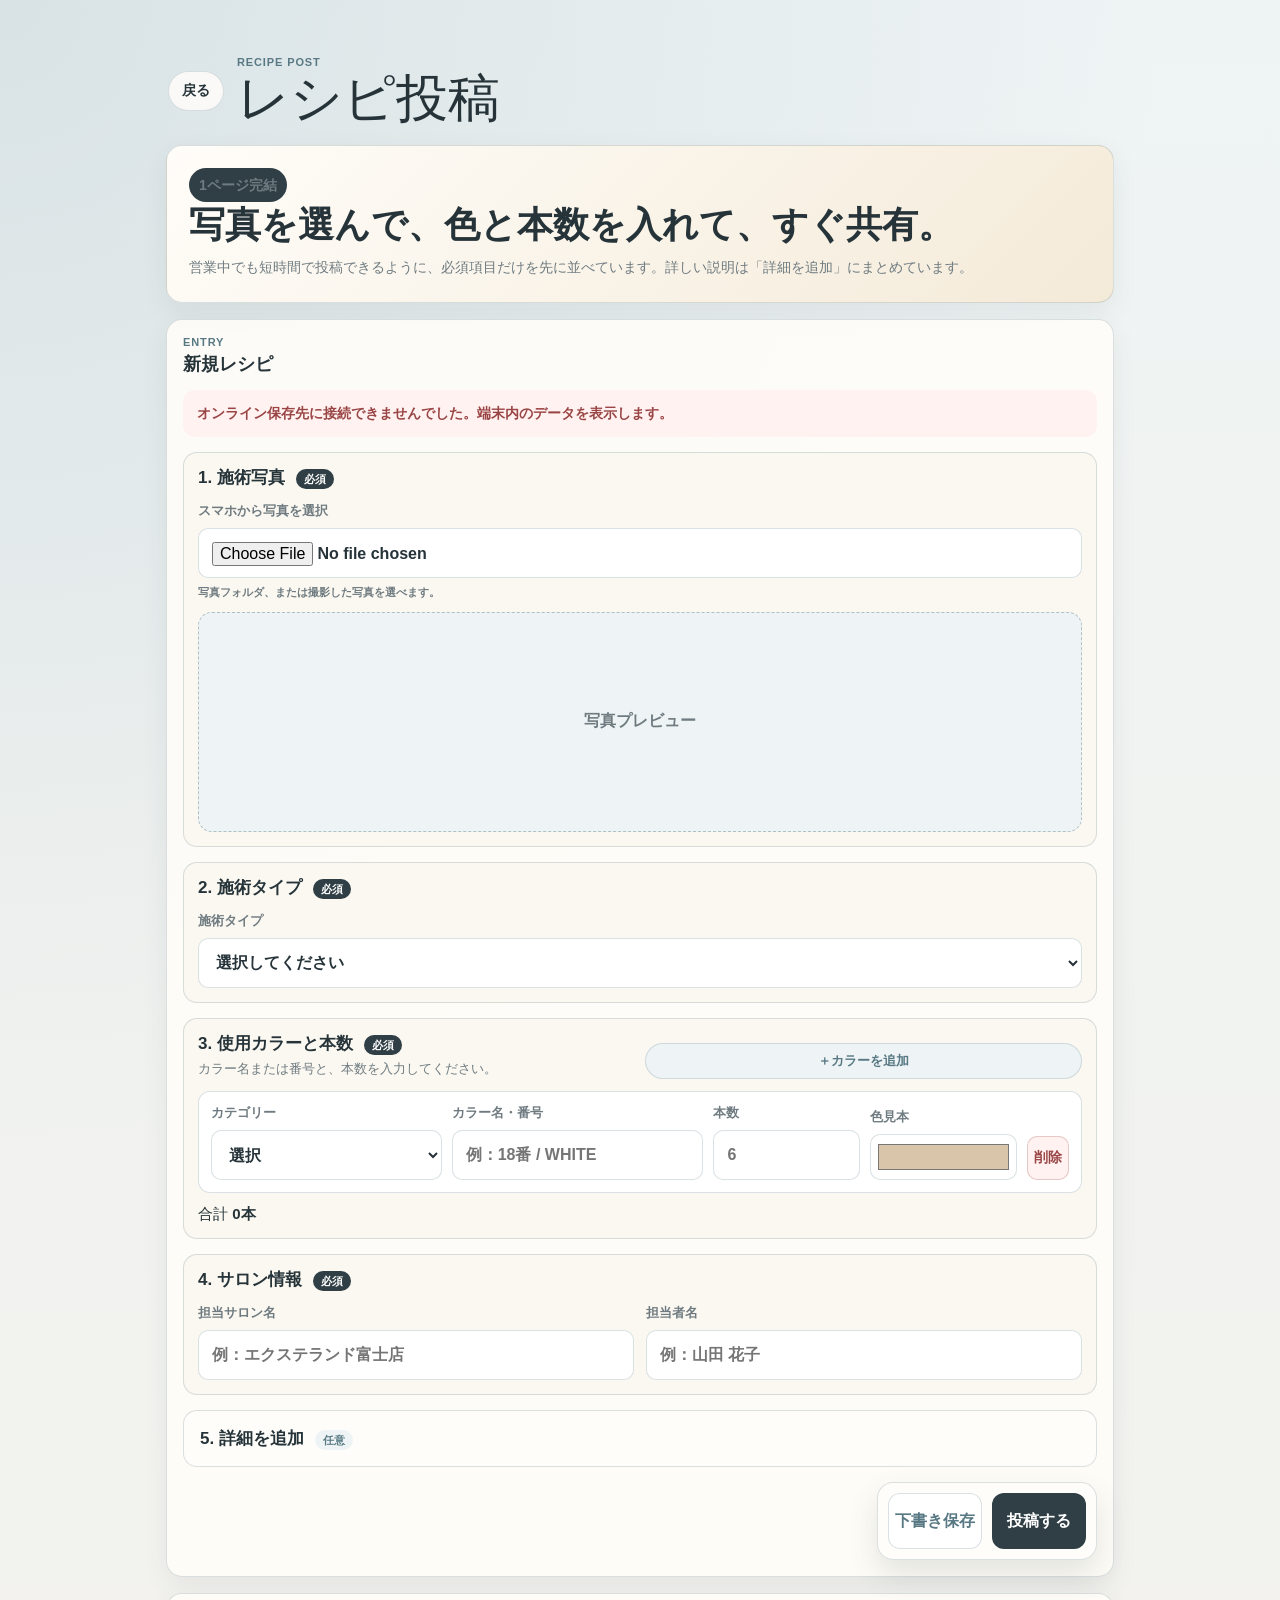
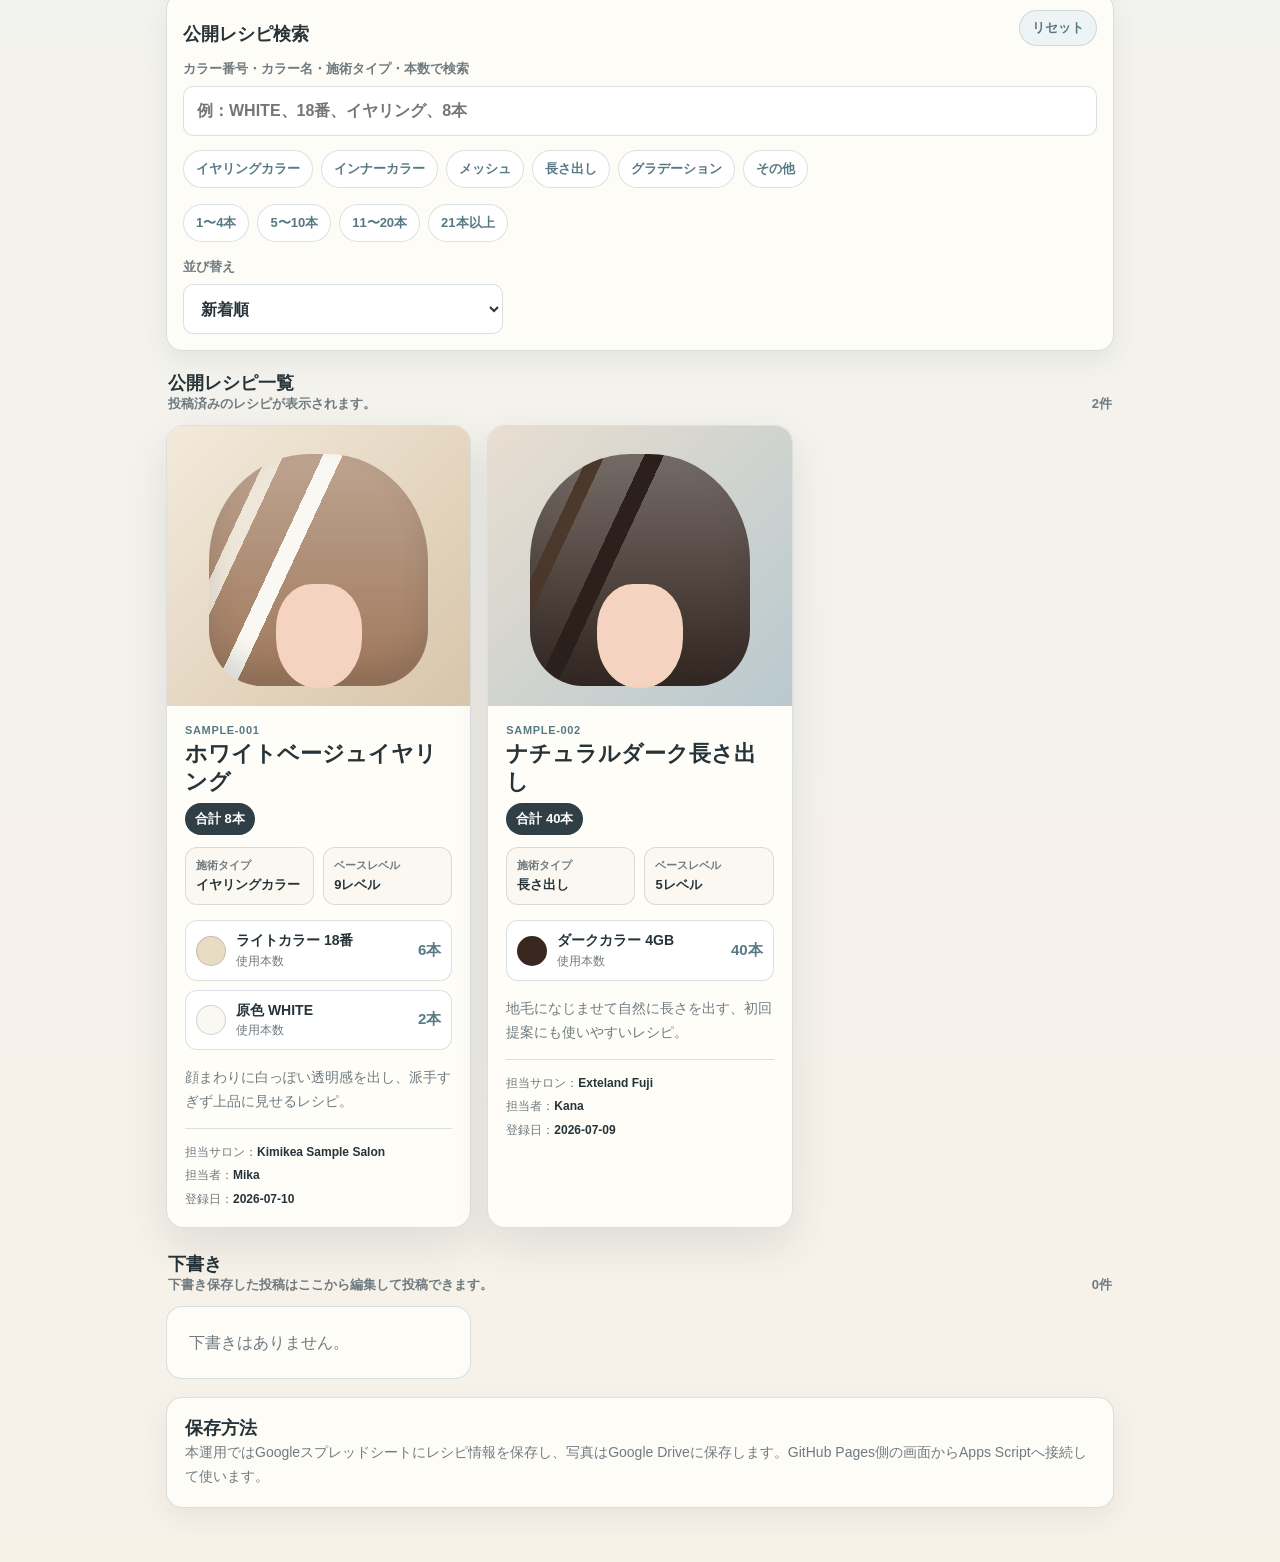
==== docs/kimikea-connect/stylebook/index.html @ 938efa65 "Fix Kimikea stylebook owner detection" ====
<!DOCTYPE html>
<html lang="ja">
<head>
  <meta charset="UTF-8">
  <meta name="viewport" content="width=device-width, initial-scale=1, viewport-fit=cover">
  <meta name="theme-color" content="#eef4f5">
  <meta name="mobile-web-app-capable" content="yes">
  <meta name="apple-mobile-web-app-capable" content="yes">
  <meta name="apple-mobile-web-app-status-bar-style" content="default">
  <meta name="apple-mobile-web-app-title" content="Kimikea Connect">
  <meta name="application-name" content="Kimikea Connect">
  <meta name="format-detection" content="telephone=no">

  <title>レシピ投稿 | Kimikea Connect</title>

  <link rel="manifest" href="../manifest.webmanifest">
  <link rel="apple-touch-icon" sizes="180x180" href="../apple-touch-icon.png">
  <link rel="icon" type="image/png" sizes="192x192" href="../icon-192.png">
  <link rel="icon" type="image/png" sizes="512x512" href="../icon-512.png">
  <link rel="stylesheet" href="./style.css">
</head>
<body>
  <main class="recipe-app">
    <header class="app-header">
      <a class="back-link" href="../index.html">戻る</a>
      <div>
        <p class="eyebrow">Recipe Post</p>
        <h1>レシピ投稿</h1>
      </div>
    </header>

    <section class="hero-card">
      <p class="hero-label">1ページ完結</p>
      <h2>写真を選んで、色と本数を入れて、すぐ共有。</h2>
      <p>営業中でも短時間で投稿できるように、必須項目だけを先に並べています。詳しい説明は「詳細を追加」にまとめています。</p>
    </section>

    <section id="detailPanel" class="detail-panel" hidden></section>

    <section class="form-panel" aria-labelledby="formTitle">
      <div class="panel-head">
        <div>
          <p class="eyebrow">Entry</p>
          <h2 id="formTitle">新規レシピ</h2>
        </div>
        <button id="cancelEditButton" class="ghost-button" type="button" hidden>編集をやめる</button>
      </div>

      <form id="recipeForm" class="recipe-form">
        <input id="recipeId" type="hidden">

        <div id="messageBox" class="message-box" hidden></div>

        <section class="entry-block">
          <h3>1. 施術写真 <span>必須</span></h3>
          <label class="field image-field">
            <span>スマホから写真を選択</span>
            <input id="photoInput" type="file" accept="image/*">
            <small>写真フォルダ、または撮影した写真を選べます。</small>
          </label>
          <div id="imagePreview" class="image-preview">
            <span>写真プレビュー</span>
          </div>
        </section>

        <section class="entry-block">
          <h3>2. 施術タイプ <span>必須</span></h3>
          <label class="field">
            <span>施術タイプ</span>
            <select id="treatmentType">
              <option value="">選択してください</option>
              <option>イヤリングカラー</option>
              <option>インナーカラー</option>
              <option>メッシュ</option>
              <option>長さ出し</option>
              <option>グラデーション</option>
              <option>その他</option>
            </select>
          </label>
        </section>

        <section class="entry-block color-editor" aria-labelledby="colorEditorTitle">
          <div class="color-editor-head">
            <div>
              <h3 id="colorEditorTitle">3. 使用カラーと本数 <span>必須</span></h3>
              <p>カラー名または番号と、本数を入力してください。</p>
            </div>
            <button id="addColorButton" class="sub-button" type="button">＋カラーを追加</button>
          </div>
          <div id="colorRows" class="color-rows"></div>
          <p class="total-preview">合計 <strong id="totalPiecesPreview">0本</strong></p>
        </section>

        <section class="entry-block">
          <h3>4. サロン情報 <span>必須</span></h3>
          <div class="field-grid">
            <label class="field">
              <span>担当サロン名</span>
              <input id="salonName" type="text" placeholder="例：エクステランド富士店" autocomplete="organization">
            </label>

            <label class="field">
              <span>担当者名</span>
              <input id="stylistName" type="text" placeholder="例：山田 花子" autocomplete="name">
            </label>
          </div>
        </section>

        <details class="optional-details">
          <summary>5. 詳細を追加 <span>任意</span></summary>
          <div class="optional-content">
            <label class="field">
              <span>レシピ名</span>
              <input id="recipeName" type="text" placeholder="例：ホワイトベージュイヤリング">
            </label>

            <div class="field-grid">
              <label class="field">
                <span>ベースの髪色</span>
                <input id="baseColor" type="text" placeholder="例：ベージュブラウン">
              </label>

              <label class="field">
                <span>ベースレベル</span>
                <input id="baseLevel" type="text" placeholder="例：9レベル">
              </label>
            </div>

            <label class="field">
              <span>コメント</span>
              <textarea id="comment" rows="4" placeholder="仕上がりの印象、提案ポイント、注意点など"></textarea>
            </label>

            <label class="field">
              <span>おすすめタグ</span>
              <input id="tagsInput" type="text" placeholder="例：初めて向け, 推し色, 職場OK">
            </label>

            <label class="field">
              <span>難易度</span>
              <select id="difficulty">
                <option value="">選択しない</option>
                <option value="1">★1</option>
                <option value="2">★2</option>
                <option value="3">★3</option>
                <option value="4">★4</option>
                <option value="5">★5</option>
              </select>
            </label>
          </div>
        </details>

        <input id="registeredAt" type="hidden">

        <div class="form-actions">
          <button id="draftButton" class="draft-button" type="button">下書き保存</button>
          <button id="publishButton" class="publish-button" type="submit">投稿する</button>
        </div>
      </form>
    </section>

    <section class="search-area" aria-label="レシピ検索">
      <div class="search-head">
        <h2>公開レシピ検索</h2>
        <button id="resetButton" type="button">リセット</button>
      </div>

      <label class="search-box">
        <span>カラー番号・カラー名・施術タイプ・本数で検索</span>
        <input id="searchInput" type="search" placeholder="例：WHITE、18番、イヤリング、8本">
      </label>

      <div class="filter-group" aria-label="施術タイプ">
        <button type="button" data-filter="type" data-value="イヤリングカラー">イヤリングカラー</button>
        <button type="button" data-filter="type" data-value="インナーカラー">インナーカラー</button>
        <button type="button" data-filter="type" data-value="メッシュ">メッシュ</button>
        <button type="button" data-filter="type" data-value="長さ出し">長さ出し</button>
        <button type="button" data-filter="type" data-value="グラデーション">グラデーション</button>
        <button type="button" data-filter="type" data-value="その他">その他</button>
      </div>

      <div class="filter-group" aria-label="本数">
        <button type="button" data-filter="pieces" data-value="1-4">1〜4本</button>
        <button type="button" data-filter="pieces" data-value="5-10">5〜10本</button>
        <button type="button" data-filter="pieces" data-value="11-20">11〜20本</button>
        <button type="button" data-filter="pieces" data-value="21+">21本以上</button>
      </div>

      <div class="sort-row">
        <label>
          <span>並び替え</span>
          <select id="sortSelect">
            <option value="new">新着順</option>
            <option value="piecesAsc">本数が少ない順</option>
            <option value="piecesDesc">本数が多い順</option>
          </select>
        </label>
      </div>
    </section>

    <section class="result-head" aria-live="polite">
      <div>
        <h2>公開レシピ一覧</h2>
        <p>投稿済みのレシピが表示されます。</p>
      </div>
      <p id="resultCount">0件</p>
    </section>

    <section id="recipeGrid" class="recipe-grid" aria-label="公開レシピ一覧"></section>

    <section class="draft-section">
      <div class="result-head">
        <div>
          <h2>下書き</h2>
          <p>下書き保存した投稿はここから編集して投稿できます。</p>
        </div>
        <p id="draftCount">0件</p>
      </div>
      <section id="draftGrid" class="recipe-grid compact-grid" aria-label="下書き一覧"></section>
    </section>

    <section class="storage-note">
      <h2>保存方法</h2>
      <p>本運用ではGoogleスプレッドシートにレシピ情報を保存し、写真はGoogle Driveに保存します。GitHub Pages側の画面からApps Scriptへ接続して使います。</p>
    </section>
  </main>

  <script src="./script.js?v=20260817-owner-actions-1"></script>
</body>
</html>
---- docs/kimikea-connect/stylebook/style.css ----
:root {
  color-scheme: light;
  --bg: #f7f1e8;
  --paper: #fffdf9;
  --paper-soft: #fbf8f1;
  --ink: #26343a;
  --muted: #6f7b80;
  --blue: #92adb8;
  --blue-deep: #587984;
  --blue-soft: #eef4f5;
  --gold: #b69b64;
  --line: rgba(88, 121, 132, 0.22);
  --shadow: 0 18px 42px rgba(64, 82, 88, 0.12);
}

* {
  box-sizing: border-box;
}

html {
  min-height: 100%;
  background: var(--bg);
}

body {
  min-width: 320px;
  min-height: 100vh;
  min-height: 100svh;
  margin: 0;
  overflow-x: hidden;
  background:
    radial-gradient(circle at top left, rgba(146, 173, 184, 0.24), transparent 34%),
    linear-gradient(180deg, rgba(238, 244, 245, 0.94), rgba(247, 241, 232, 0.94)),
    var(--bg);
  color: var(--ink);
  font-family: -apple-system, BlinkMacSystemFont, "Helvetica Neue", "Noto Sans JP", sans-serif;
  letter-spacing: 0;
  -webkit-font-smoothing: antialiased;
  -webkit-text-size-adjust: 100%;
}

a,
button,
input,
select,
textarea {
  -webkit-tap-highlight-color: transparent;
  touch-action: manipulation;
}

button,
input,
select,
textarea {
  font: inherit;
}

.recipe-app {
  width: min(100%, 980px);
  margin: 0 auto;
  padding:
    max(18px, env(safe-area-inset-top))
    16px
    max(32px, env(safe-area-inset-bottom));
}

.app-header {
  display: flex;
  align-items: center;
  gap: 13px;
  padding: 14px 2px 18px;
}

.back-link {
  display: grid;
  flex: 0 0 56px;
  min-height: 40px;
  place-items: center;
  border: 1px solid var(--line);
  border-radius: 999px;
  background: rgba(255, 253, 249, 0.84);
  color: var(--ink);
  font-size: 14px;
  font-weight: 800;
  text-decoration: none;
}

.eyebrow {
  margin: 0 0 4px;
  color: var(--blue-deep);
  font-size: 11px;
  font-weight: 800;
  letter-spacing: 0.08em;
  text-transform: uppercase;
}

h1,
h2,
h3,
p {
  margin-top: 0;
}

h1 {
  margin-bottom: 0;
  font-family: Georgia, "Times New Roman", serif;
  font-size: clamp(30px, 9vw, 52px);
  font-weight: 500;
  line-height: 1.05;
}

.hero-card,
.search-area,
.form-panel,
.detail-panel,
.storage-note {
  border: 1px solid var(--line);
  border-radius: 16px;
  background: rgba(255, 253, 249, 0.88);
  box-shadow: 0 10px 26px rgba(64, 82, 88, 0.08);
}

.hero-card {
  padding: 22px;
  background: linear-gradient(135deg, #fffdf9, #f4ead8);
}

.hero-card h2 {
  margin-bottom: 8px;
  font-size: clamp(23px, 7vw, 36px);
  line-height: 1.25;
}

.hero-card p,
.storage-note p {
  color: var(--muted);
  font-size: 14px;
  line-height: 1.75;
}

.hero-card p {
  margin-bottom: 0;
}

.form-panel,
.search-area {
  display: grid;
  gap: 14px;
  margin-top: 16px;
  padding: 16px;
}

.detail-panel {
  display: grid;
  gap: 16px;
  margin-top: 16px;
  padding: 16px;
}

.detail-panel[hidden] {
  display: none;
}

.detail-hero {
  overflow: hidden;
  border: 1px solid var(--line);
  border-radius: 16px;
  background: #ffffff;
}

.detail-hero .recipe-photo,
.detail-hero .recipe-photo img,
.detail-hero .recipe-photo-illustration {
  min-height: 280px;
  height: 320px;
}

.detail-body {
  display: grid;
  gap: 16px;
  padding: 18px;
}

.detail-body h2 {
  margin-bottom: 0;
  font-size: clamp(26px, 8vw, 42px);
  line-height: 1.15;
}

.detail-meta {
  display: grid;
  grid-template-columns: repeat(2, minmax(0, 1fr));
  gap: 10px;
}

.detail-actions {
  display: grid;
  grid-template-columns: 1fr 1fr;
  gap: 10px;
}

.detail-actions button,
.detail-back-button {
  min-height: 48px;
  border: 1px solid var(--line);
  border-radius: 12px;
  font-size: 15px;
  font-weight: 900;
}

.detail-actions button[data-action="edit-detail"] {
  background: #2f3f45;
  color: #ffffff;
}

.detail-actions button[data-action="delete-detail"] {
  background: #fff2f0;
  color: #9a4545;
}

.detail-back-button {
  width: fit-content;
  padding: 0 16px;
  background: var(--blue-soft);
  color: var(--blue-deep);
}

.entry-block {
  display: grid;
  gap: 12px;
  padding: 14px;
  border: 1px solid var(--line);
  border-radius: 14px;
  background: var(--paper-soft);
}

.entry-block h3 {
  margin-bottom: 0;
  font-size: 17px;
  line-height: 1.35;
}

.entry-block h3 span,
.optional-details summary span {
  margin-left: 6px;
  padding: 4px 8px;
  border-radius: 999px;
  background: #2f3f45;
  color: #ffffff;
  font-size: 11px;
  font-weight: 900;
}

.optional-details summary span {
  background: var(--blue-soft);
  color: var(--blue-deep);
}

.message-box {
  padding: 12px 14px;
  border-radius: 12px;
  background: #fff2f0;
  color: #9a4545;
  font-size: 14px;
  font-weight: 800;
  line-height: 1.65;
}

.message-box[data-type="success"] {
  background: #edf7ef;
  color: #3c7951;
}

.message-box p {
  margin: 0;
}

.message-box p + p {
  margin-top: 4px;
}

.panel-head,
.search-head,
.result-head {
  display: flex;
  align-items: end;
  justify-content: space-between;
  gap: 12px;
}

.panel-head h2,
.search-head h2,
.result-head h2,
.storage-note h2 {
  margin-bottom: 0;
  font-size: 18px;
}

#resetButton,
.ghost-button,
.sub-button {
  min-height: 36px;
  padding: 6px 12px;
  border: 1px solid var(--line);
  border-radius: 999px;
  background: var(--blue-soft);
  color: var(--blue-deep);
  font-size: 13px;
  font-weight: 800;
}

.search-box,
.sort-row label,
.field,
.color-input-row label {
  display: grid;
  gap: 8px;
  color: var(--muted);
  font-size: 13px;
  font-weight: 800;
}

.search-box input,
.sort-row select,
.field input,
.field select,
.field textarea,
.color-input-row input,
.color-input-row select {
  width: 100%;
  min-height: 50px;
  padding: 10px 13px;
  border: 1px solid var(--line);
  border-radius: 10px;
  background: #ffffff;
  color: var(--ink);
  font-size: 16px;
}

.field textarea {
  resize: vertical;
  line-height: 1.6;
}

.field-help {
  color: var(--muted);
  font-size: 12px;
  line-height: 1.5;
}

.recipe-form {
  display: grid;
  gap: 15px;
}

.field-grid {
  display: grid;
  grid-template-columns: 1fr;
  gap: 12px;
}

.image-field input {
  padding-top: 13px;
}

.image-preview {
  display: grid;
  min-height: 220px;
  place-items: center;
  overflow: hidden;
  border: 1px dashed rgba(88, 121, 132, 0.42);
  border-radius: 14px;
  background: var(--blue-soft);
  color: var(--muted);
  font-weight: 800;
}

.image-preview img {
  width: 100%;
  height: 100%;
  max-height: 360px;
  object-fit: cover;
}

.color-editor {
  display: grid;
  gap: 12px;
}

.color-editor-head {
  display: grid;
  gap: 10px;
}

.color-editor-head h3 {
  margin-bottom: 3px;
  font-size: 17px;
}

.color-editor-head p {
  margin-bottom: 0;
  color: var(--muted);
  font-size: 13px;
  line-height: 1.6;
}

.color-rows {
  display: grid;
  gap: 12px;
}

.color-input-row {
  display: grid;
  grid-template-columns: 1fr;
  gap: 10px;
  padding: 12px;
  border: 1px solid var(--line);
  border-radius: 12px;
  background: #ffffff;
}

.color-input-row input[type="color"] {
  min-height: 46px;
  padding: 5px;
}

.remove-color-button {
  min-height: 44px;
  border: 1px solid rgba(152, 67, 67, 0.25);
  border-radius: 10px;
  background: #fff2f0;
  color: #9a4545;
  font-size: 14px;
  font-weight: 900;
}

.total-preview {
  margin-bottom: 0;
  color: var(--ink);
  font-size: 15px;
}

.save-button {
  min-height: 58px;
  border: 0;
  border-radius: 12px;
  background: #2f3f45;
  color: #ffffff;
  font-size: 17px;
  font-weight: 900;
}

.optional-details {
  overflow: hidden;
  border: 1px solid var(--line);
  border-radius: 14px;
  background: rgba(255, 253, 249, 0.82);
}

.optional-details summary {
  min-height: 54px;
  padding: 16px;
  cursor: pointer;
  color: var(--ink);
  font-size: 17px;
  font-weight: 900;
  list-style: none;
}

.optional-details summary::-webkit-details-marker {
  display: none;
}

.optional-content {
  display: grid;
  gap: 14px;
  padding: 0 14px 14px;
}

.form-actions {
  display: grid;
  grid-template-columns: 1fr 1fr;
  gap: 10px;
  position: sticky;
  bottom: max(10px, env(safe-area-inset-bottom));
  z-index: 10;
  padding: 10px;
  border: 1px solid rgba(88, 121, 132, 0.22);
  border-radius: 16px;
  background: rgba(255, 253, 249, 0.92);
  backdrop-filter: blur(12px);
  box-shadow: 0 14px 30px rgba(64, 82, 88, 0.14);
}

.draft-button,
.publish-button {
  min-height: 56px;
  border-radius: 12px;
  font-size: 16px;
  font-weight: 900;
}

.draft-button {
  border: 1px solid var(--line);
  background: #ffffff;
  color: var(--blue-deep);
}

.publish-button {
  border: 0;
  background: #2f3f45;
  color: #ffffff;
}

.filter-group {
  display: flex;
  gap: 8px;
  overflow-x: auto;
  padding-bottom: 2px;
}

.filter-group button {
  min-height: 38px;
  padding: 8px 12px;
  border: 1px solid var(--line);
  border-radius: 999px;
  background: #ffffff;
  color: var(--blue-deep);
  font-size: 13px;
  font-weight: 800;
  white-space: nowrap;
}

.filter-group button.is-selected {
  border-color: var(--blue-deep);
  background: var(--blue-deep);
  color: #ffffff;
}

.sort-row {
  display: grid;
  grid-template-columns: 1fr;
}

.result-head {
  margin: 20px 2px 12px;
}

.result-head p {
  margin-bottom: 0;
  color: var(--muted);
  font-size: 13px;
  font-weight: 800;
}

.recipe-grid {
  display: grid;
  gap: 16px;
}

.recipe-card {
  overflow: hidden;
  border: 1px solid var(--line);
  border-radius: 18px;
  background: rgba(255, 253, 249, 0.94);
  box-shadow: var(--shadow);
  cursor: pointer;
}

.recipe-card.is-draft {
  border-style: dashed;
  background: rgba(255, 253, 249, 0.78);
}

.recipe-photo {
  position: relative;
  min-height: 260px;
  background:
    linear-gradient(135deg, var(--tone-a), var(--tone-b)),
    var(--blue-soft);
}

.recipe-photo img,
.recipe-photo-illustration {
  display: block;
  width: 100%;
  height: 280px;
}

.recipe-photo img {
  object-fit: cover;
}

.recipe-photo-illustration {
  position: relative;
  background:
    linear-gradient(135deg, var(--tone-a), var(--tone-b)),
    var(--blue-soft);
}

.hair-shape {
  position: absolute;
  inset: 28px 42px 20px;
  border-radius: 46% 46% 24% 24%;
  background:
    linear-gradient(115deg, transparent 0 18%, var(--accent-one) 18% 23%, transparent 23% 35%, var(--accent-two) 35% 41%, transparent 41%),
    linear-gradient(180deg, rgba(255,255,255,0.32), rgba(255,255,255,0)),
    var(--hair-base);
  box-shadow: inset 0 -18px 28px rgba(38, 52, 58, 0.16);
}

.face-shape {
  position: absolute;
  left: 50%;
  bottom: 18px;
  width: 86px;
  height: 104px;
  border-radius: 42% 42% 48% 48%;
  background: #f4d3c0;
  transform: translateX(-50%);
}

.type-badge {
  position: absolute;
  left: 14px;
  top: 14px;
  padding: 7px 10px;
  border-radius: 999px;
  background: rgba(255, 253, 249, 0.88);
  color: var(--ink);
  font-size: 12px;
  font-weight: 900;
}

.recipe-body {
  padding: 18px;
}

.recipe-title-row {
  display: grid;
  gap: 8px;
  margin-bottom: 12px;
}

.recipe-title-row h3 {
  margin-bottom: 0;
  font-size: 22px;
  line-height: 1.25;
}

.recipe-id {
  margin-bottom: 4px;
  color: var(--blue-deep);
  font-size: 11px;
  font-weight: 900;
  letter-spacing: 0.06em;
  text-transform: uppercase;
}

.total-pieces {
  width: fit-content;
  padding: 7px 10px;
  border-radius: 999px;
  background: #2f3f45;
  color: #ffffff;
  font-size: 13px;
  font-weight: 900;
}

.hero-label {
  width: fit-content;
  margin-bottom: 10px;
  padding: 5px 10px;
  border-radius: 999px;
  background: #2f3f45;
  color: #ffffff;
  font-size: 12px;
  font-weight: 900;
}

.meta-grid {
  display: grid;
  grid-template-columns: repeat(2, minmax(0, 1fr));
  gap: 9px;
  margin-bottom: 15px;
}

.meta-item {
  padding: 10px;
  border: 1px solid var(--line);
  border-radius: 12px;
  background: var(--paper-soft);
}

.meta-item span {
  display: block;
  margin-bottom: 3px;
  color: var(--muted);
  font-size: 11px;
  font-weight: 900;
}

.meta-item strong {
  display: block;
  font-size: 13px;
  line-height: 1.4;
}

.color-list {
  display: grid;
  gap: 9px;
  margin: 0 0 15px;
}

.color-row {
  display: grid;
  grid-template-columns: 30px 1fr auto;
  gap: 10px;
  align-items: center;
  padding: 10px;
  border: 1px solid var(--line);
  border-radius: 12px;
  background: #ffffff;
}

.swatch {
  width: 30px;
  height: 30px;
  border: 1px solid rgba(38, 52, 58, 0.18);
  border-radius: 50%;
  background: var(--swatch);
}

.color-name strong {
  display: block;
  font-size: 14px;
  line-height: 1.3;
}

.color-name span {
  display: block;
  margin-top: 3px;
  color: var(--muted);
  font-size: 12px;
}

.piece-count {
  color: var(--blue-deep);
  font-size: 15px;
  font-weight: 900;
}

.impression {
  margin: 0 0 14px;
  color: var(--muted);
  font-size: 14px;
  line-height: 1.75;
}

.staff-row {
  display: grid;
  gap: 5px;
  padding-top: 14px;
  border-top: 1px solid var(--line);
  color: var(--muted);
  font-size: 12px;
  line-height: 1.55;
}

.staff-row strong {
  color: var(--ink);
}

.card-actions {
  display: grid;
  grid-template-columns: 1fr 1fr;
  gap: 8px;
  margin-top: 14px;
}

.card-actions button {
  min-height: 42px;
  border: 1px solid var(--line);
  border-radius: 10px;
  background: var(--blue-soft);
  color: var(--blue-deep);
  font-size: 14px;
  font-weight: 900;
}

.card-actions button[data-action="delete"] {
  background: #fff2f0;
  color: #9a4545;
}

.storage-note {
  margin-top: 18px;
  padding: 18px;
}

.draft-section {
  margin-top: 24px;
}

.compact-grid .recipe-card {
  box-shadow: 0 10px 24px rgba(64, 82, 88, 0.08);
}

.storage-note p {
  margin-bottom: 0;
}

.empty-state {
  padding: 22px;
  border: 1px solid var(--line);
  border-radius: 16px;
  background: rgba(255, 253, 249, 0.88);
  color: var(--muted);
  line-height: 1.7;
}

@media (min-width: 760px) {
  .recipe-app {
    padding-top: 42px;
    padding-bottom: 54px;
  }

  .recipe-grid {
    grid-template-columns: repeat(2, minmax(0, 1fr));
  }

  .recipe-card {
    display: flex;
    flex-direction: column;
  }

  .recipe-body {
    flex: 1;
  }

  .sort-row {
    grid-template-columns: minmax(240px, 320px);
  }

  .field-grid,
  .color-editor-head {
    grid-template-columns: repeat(2, minmax(0, 1fr));
    align-items: end;
  }

  .color-input-row {
    grid-template-columns: 1.1fr 1.2fr 0.7fr 0.7fr auto;
    align-items: end;
  }

  .form-actions {
    position: static;
    max-width: 520px;
    margin-left: auto;
  }
}

@media (min-width: 1060px) {
  .recipe-grid {
    grid-template-columns: repeat(3, minmax(0, 1fr));
  }
}

@media (max-width: 370px) {
  .recipe-app {
    padding-left: 12px;
    padding-right: 12px;
  }

  .recipe-body {
    padding: 15px;
  }

  .meta-grid {
    grid-template-columns: 1fr;
  }
}
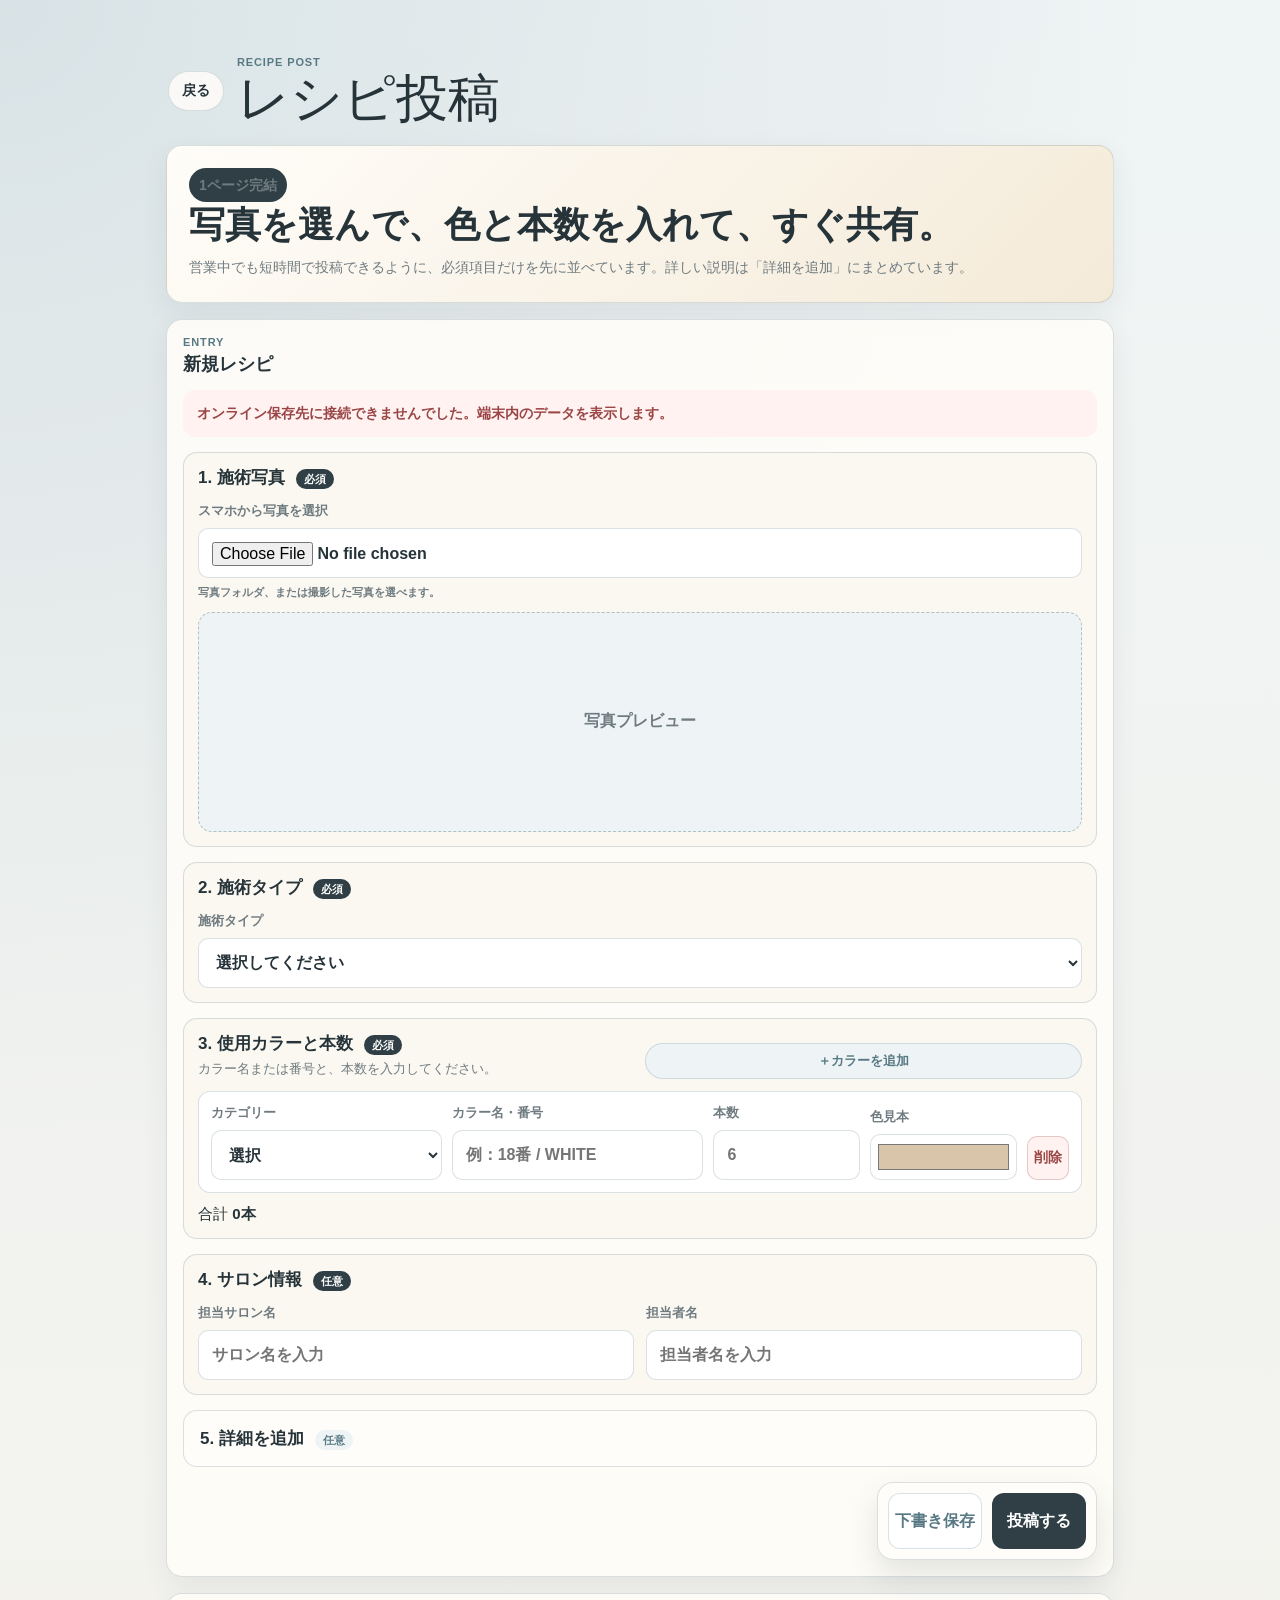
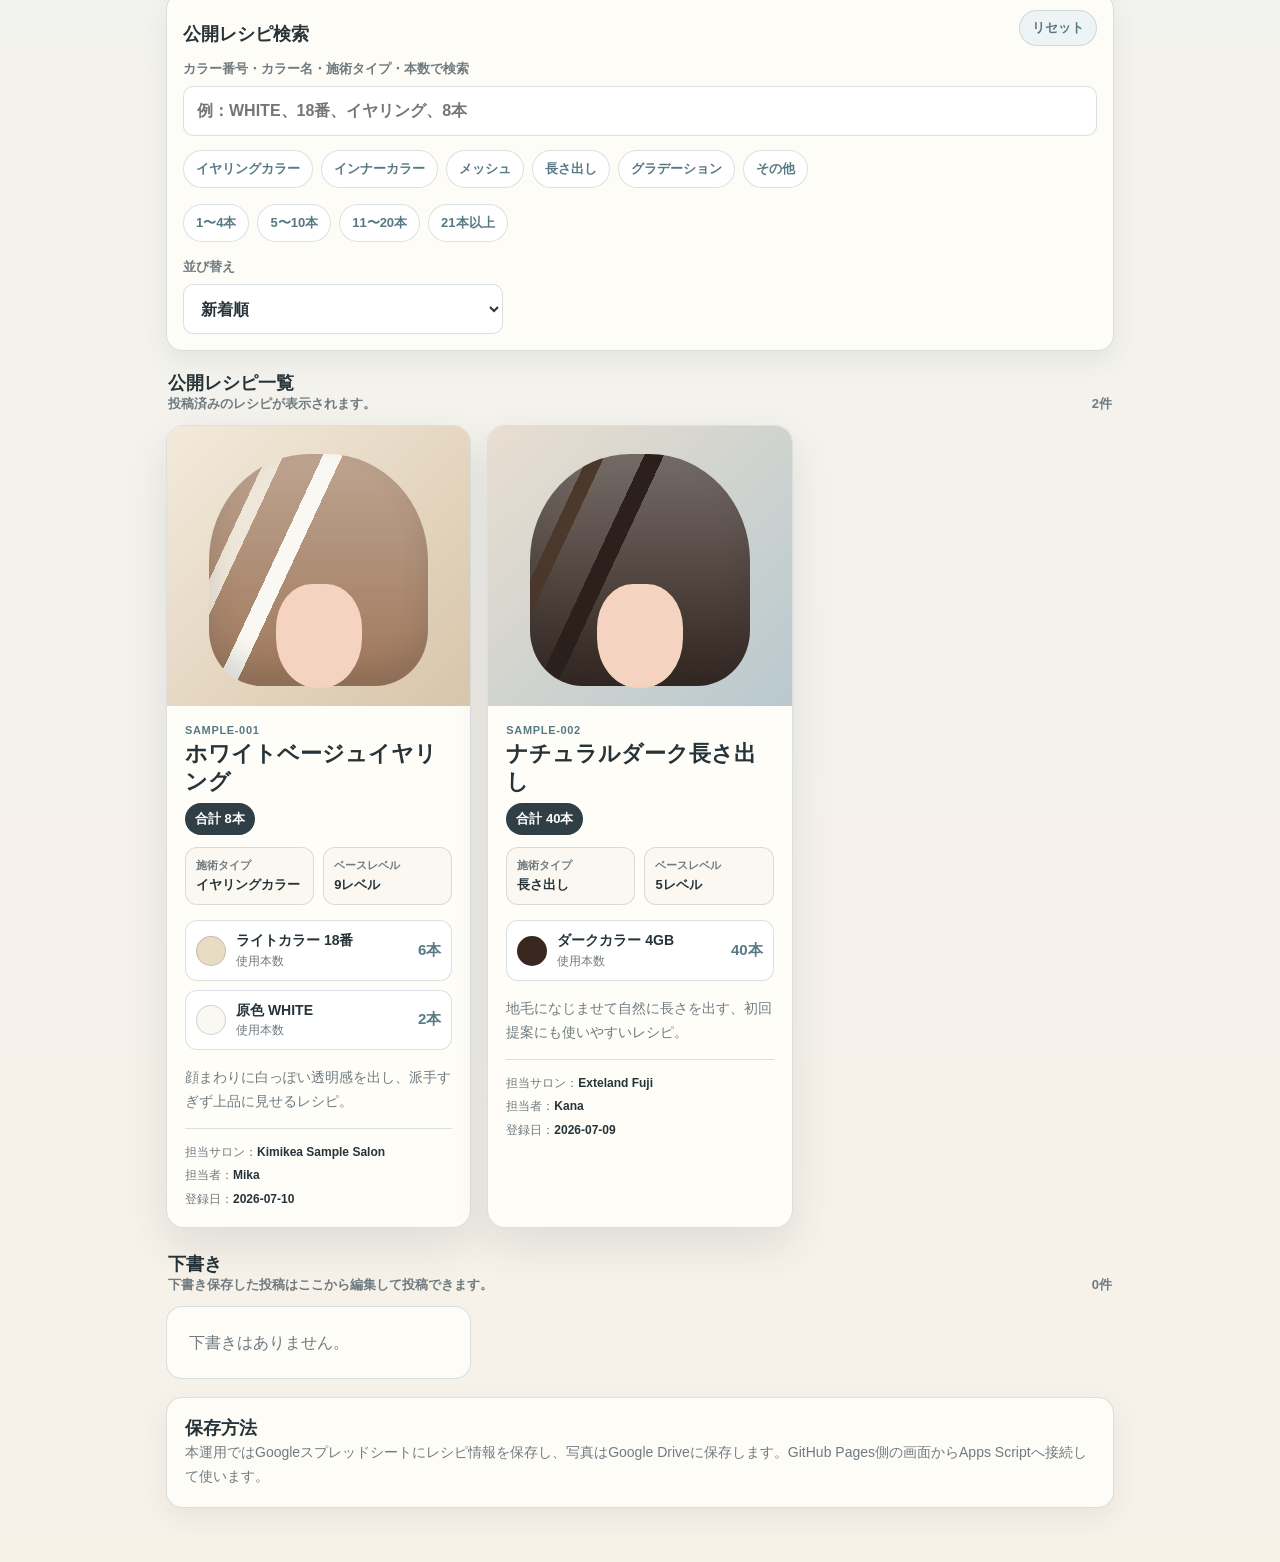
==== commit 67574939: "Add Stylebook mine post actions" ====
--- a/docs/kimikea-connect/stylebook/index.html
+++ b/docs/kimikea-connect/stylebook/index.html
@@ -92,16 +92,16 @@
         </section>
 
         <section class="entry-block">
-          <h3>4. サロン情報 <span>必須</span></h3>
+          <h3>4. サロン情報 <span>任意</span></h3>
           <div class="field-grid">
             <label class="field">
               <span>担当サロン名</span>
-              <input id="salonName" type="text" placeholder="例：エクステランド富士店" autocomplete="organization">
+              <input id="salonName" type="text" placeholder="サロン名を入力" autocomplete="organization">
             </label>
 
             <label class="field">
               <span>担当者名</span>
-              <input id="stylistName" type="text" placeholder="例：山田 花子" autocomplete="name">
+              <input id="stylistName" type="text" placeholder="担当者名を入力" autocomplete="name">
             </label>
           </div>
         </section>
@@ -225,6 +225,6 @@
     </section>
   </main>
 
-  <script src="./script.js?v=20260817-owner-actions-1"></script>
+  <script src="./script.js?v=20260817-mine-actions-1"></script>
 </body>
 </html>
